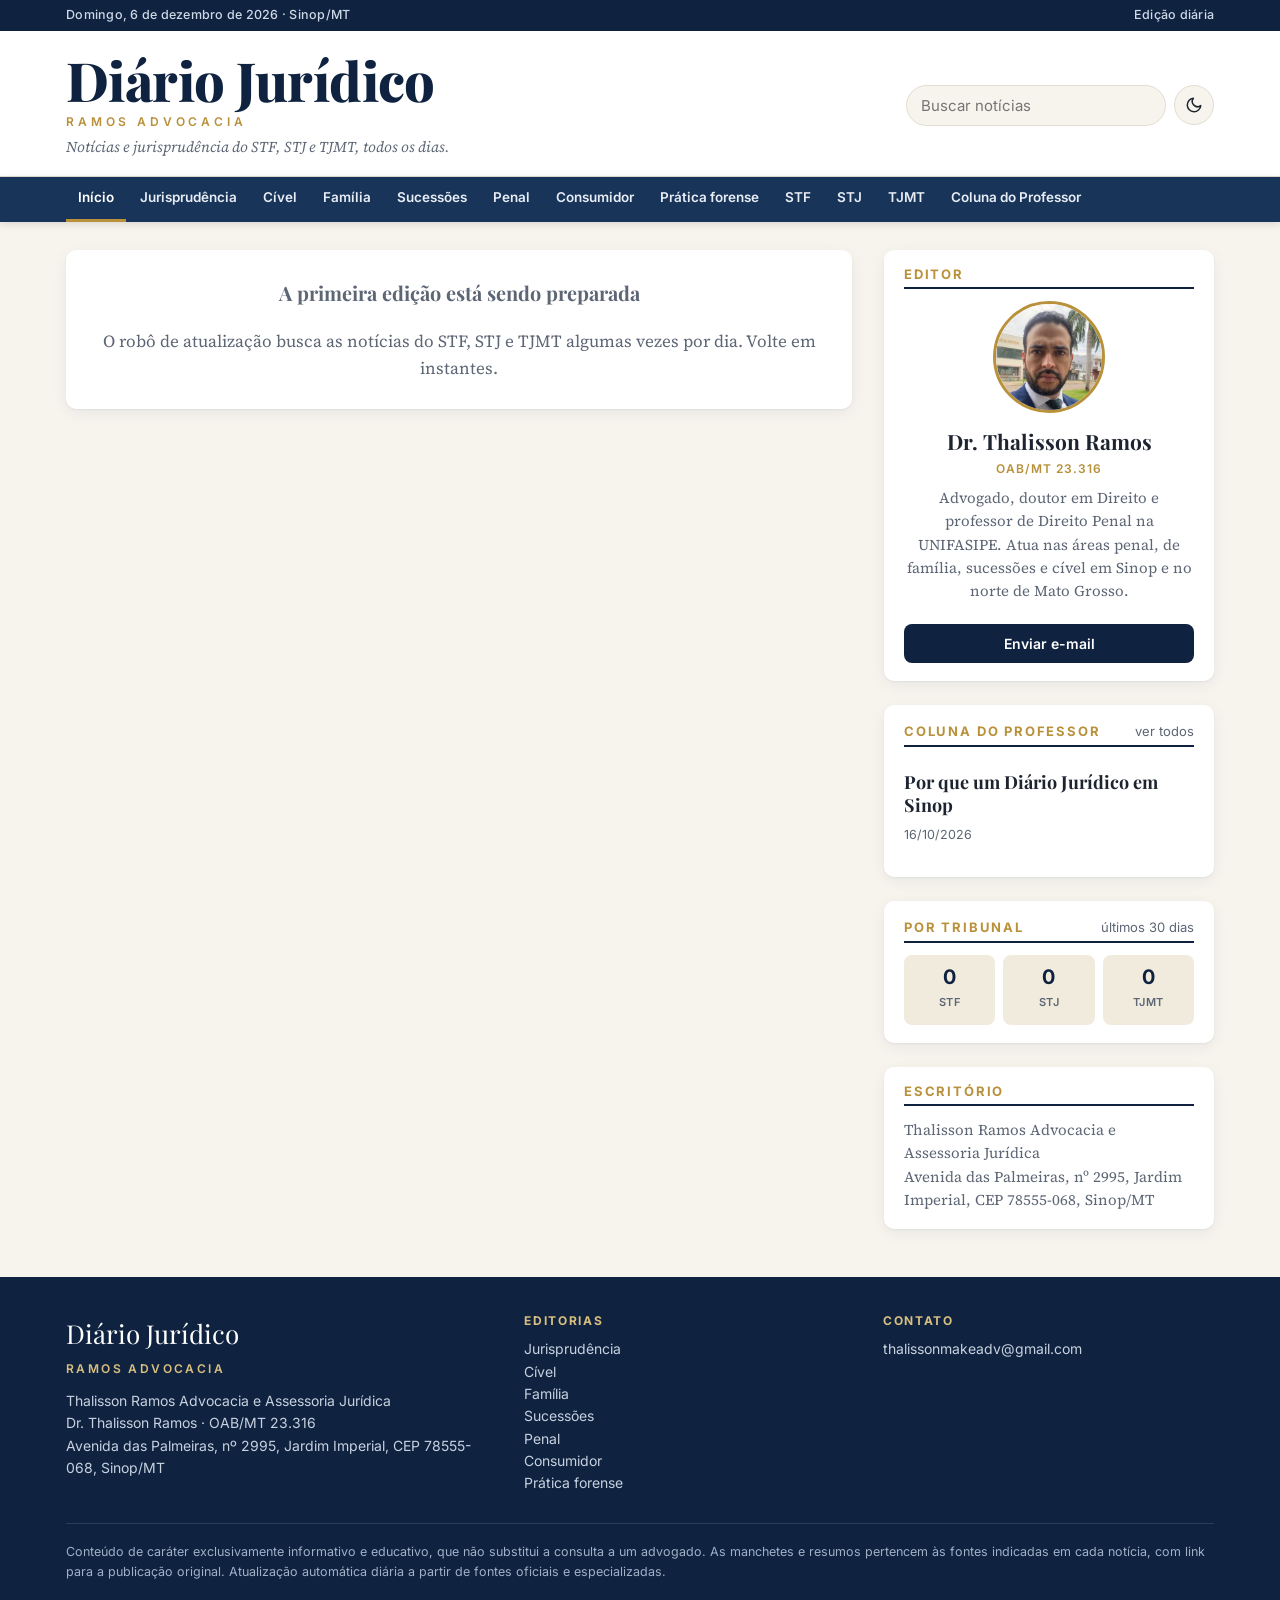
==== index.html @ e6b4170e "Add files via upload" ====
<!doctype html>
<html lang="pt-BR">
<head>
<meta charset="utf-8">
<meta name="viewport" content="width=device-width, initial-scale=1">
<title>Diário Jurídico Ramos Advocacia</title>
<meta name="description" content="Notícias e jurisprudência do STF, STJ e TJMT, atualizadas todos os dias. Editado pelo advogado e professor Thalisson Ramos, de Sinop/MT.">
<meta property="og:type" content="website">
<meta property="og:title" content="Diário Jurídico Ramos Advocacia">
<meta property="og:description" content="Notícias e jurisprudência do STF, STJ e TJMT, atualizadas todos os dias.">
<meta property="og:image" content="https://thalissonramos.github.io/capa.png">
<meta property="og:url" content="https://thalissonramos.github.io/">
<meta name="theme-color" content="#0f2340">
<link rel="icon" href="icone.svg" type="image/svg+xml">
<link rel="preconnect" href="https://fonts.googleapis.com">
<link rel="preconnect" href="https://fonts.gstatic.com" crossorigin>
<link href="https://fonts.googleapis.com/css2?family=Inter:wght@400;500;600;700&family=Playfair+Display:wght@700;800&family=Source+Serif+4:ital,wght@0,400;0,700;1,400&display=swap" rel="stylesheet">
<link rel="stylesheet" href="estilo.css">
</head>
<body>
<div id="cabecalho"></div>

<main class="wrap grade">
  <section id="principal" aria-live="polite">
    <div class="vazio">Carregando a edição de hoje…</div>
  </section>
  <aside class="lateral" id="lateral"></aside>
</main>

<div id="rodape"></div>
<script src="app.js"></script>
<script>Portal.iniciarCapa();</script>
</body>
</html>
---- estilo.css ----
:root {
  --azul: #0f2340;
  --azul-2: #183559;
  --ouro: #b8913a;
  --ouro-claro: #d9bf7f;
  --fundo: #f7f4ee;
  --papel: #ffffff;
  --texto: #1d2430;
  --suave: #5d6675;
  --linha: #e3ddd1;
  --chip: #f1ebdd;
  --sombra: 0 1px 2px rgba(15, 35, 64, .06), 0 4px 16px rgba(15, 35, 64, .06);
  --serifa: "Source Serif 4", Georgia, "Times New Roman", serif;
  --titulo: "Playfair Display", Georgia, serif;
  --ui: "Inter", system-ui, -apple-system, "Segoe UI", Roboto, sans-serif;
}
@media (prefers-color-scheme: dark) {
  :root:not([data-theme="light"]) {
    --fundo: #0d1522; --papel: #131e2e; --texto: #e6e9ee; --suave: #9aa5b5;
    --linha: #24324a; --chip: #1c2a40; --azul-2: #22416b;
    --sombra: 0 1px 2px rgba(0,0,0,.3), 0 4px 16px rgba(0,0,0,.25);
  }
}
:root[data-theme="dark"] {
  --fundo: #0d1522; --papel: #131e2e; --texto: #e6e9ee; --suave: #9aa5b5;
  --linha: #24324a; --chip: #1c2a40; --azul-2: #22416b;
  --sombra: 0 1px 2px rgba(0,0,0,.3), 0 4px 16px rgba(0,0,0,.25);
}

* { box-sizing: border-box; }
html { -webkit-text-size-adjust: 100%; }
body {
  margin: 0; background: var(--fundo); color: var(--texto);
  font-family: var(--serifa); font-size: 17px; line-height: 1.55;
  overflow-x: hidden;
}
a { color: inherit; text-decoration: none; }
a:hover { color: var(--ouro); }
img { max-width: 100%; display: block; }
.wrap { max-width: 1180px; margin: 0 auto; padding: 0 16px; }

/* Faixa superior */
.topo {
  background: var(--azul); color: #cfd8e6; font: 500 12.5px/1 var(--ui);
  letter-spacing: .02em;
}
.topo .wrap { display: flex; justify-content: space-between; gap: 12px; padding-top: 9px; padding-bottom: 9px; flex-wrap: wrap; }
.topo b { color: var(--ouro-claro); font-weight: 600; }

/* Cabeçalho */
.cabecalho { background: var(--papel); border-bottom: 1px solid var(--linha); }
.cabecalho .wrap { display: flex; align-items: center; justify-content: space-between; gap: 20px; padding-top: 22px; padding-bottom: 18px; }
.marca { display: flex; flex-direction: column; }
.marca .nome {
  font-family: var(--titulo); font-weight: 800; color: var(--azul);
  font-size: clamp(34px, 6vw, 54px); line-height: 1; letter-spacing: -.01em;
}
:root[data-theme="dark"] .marca .nome { color: #fff; }
@media (prefers-color-scheme: dark) { :root:not([data-theme="light"]) .marca .nome { color: #fff; } }
.marca .sub {
  font: 600 12px/1.2 var(--ui); letter-spacing: .32em; text-transform: uppercase;
  color: var(--ouro); margin-top: 8px;
}
.marca .lema { font-style: italic; color: var(--suave); font-size: 15px; margin-top: 6px; }
.busca { display: flex; align-items: center; gap: 8px; }
.busca input {
  font: 15px var(--ui); padding: 10px 14px; width: 260px; max-width: 100%;
  border: 1px solid var(--linha); border-radius: 999px; background: var(--fundo); color: var(--texto);
}
.busca input:focus { outline: 2px solid var(--ouro); border-color: transparent; }
.tema-btn {
  border: 1px solid var(--linha); background: var(--fundo); color: var(--texto);
  width: 40px; height: 40px; border-radius: 50%; cursor: pointer; font-size: 16px;
}

/* Menu de editorias */
.menu { background: var(--azul-2); position: sticky; top: 0; z-index: 10; box-shadow: 0 2px 8px rgba(0,0,0,.12); }
.menu .wrap { display: flex; gap: 2px; overflow-x: auto; scrollbar-width: none; }
.menu .wrap::-webkit-scrollbar { display: none; }
.menu a {
  white-space: nowrap; color: #e8edf5; font: 600 13.5px/1 var(--ui);
  padding: 14px 12px; border-bottom: 3px solid transparent;
}
.menu a:hover { color: #fff; background: rgba(255,255,255,.06); }
.menu a.ativo { border-bottom-color: var(--ouro); color: #fff; }

/* Layout principal */
.grade { display: grid; grid-template-columns: minmax(0, 1fr) 330px; gap: 32px; padding-top: 28px; padding-bottom: 48px; }
@media (max-width: 920px) { .grade { grid-template-columns: 1fr; } }

.secao-titulo {
  display: flex; align-items: baseline; justify-content: space-between; gap: 12px;
  border-bottom: 2px solid var(--azul); margin: 0 0 16px; padding-bottom: 6px;
}
:root[data-theme="dark"] .secao-titulo { border-color: var(--ouro); }
@media (prefers-color-scheme: dark) { :root:not([data-theme="light"]) .secao-titulo { border-color: var(--ouro); } }
.secao-titulo h2 { font: 700 13px/1 var(--ui); letter-spacing: .14em; text-transform: uppercase; margin: 0; color: var(--ouro); }
.secao-titulo span { font: 13px var(--ui); color: var(--suave); }

/* Manchete */
.manchete { display: grid; grid-template-columns: 1.15fr 1fr; gap: 22px; background: var(--papel); border-radius: 10px; overflow: hidden; box-shadow: var(--sombra); margin-bottom: 26px; }
.manchete.sem-img { grid-template-columns: 1fr; }
.manchete .img { background: var(--chip) center/cover no-repeat; min-height: 260px; }
.manchete .corpo { padding: 22px 24px 24px 0; display: flex; flex-direction: column; justify-content: center; }
.manchete.sem-img .corpo { padding: 26px 28px; }
.manchete h3 { font-family: var(--titulo); font-size: clamp(24px, 3vw, 31px); line-height: 1.18; margin: 10px 0 12px; }
.manchete p { margin: 0; color: var(--suave); }
@media (max-width: 680px) {
  .manchete { grid-template-columns: 1fr; }
  .manchete .img { min-height: 190px; }
  .manchete .corpo { padding: 0 18px 20px; }
}

/* Destaques */
.destaques { display: grid; grid-template-columns: repeat(3, minmax(0, 1fr)); gap: 18px; margin-bottom: 30px; }
@media (max-width: 760px) { .destaques { grid-template-columns: 1fr; } }
.card { background: var(--papel); border-radius: 10px; padding: 16px 18px; box-shadow: var(--sombra); display: flex; flex-direction: column; gap: 8px; }
.card h4 { font-family: var(--titulo); font-size: 19px; line-height: 1.25; margin: 0; }

/* Lista de notícias */
.dia { font: 700 12px/1 var(--ui); letter-spacing: .12em; text-transform: uppercase; color: var(--suave); margin: 26px 0 6px; }
.lista { list-style: none; margin: 0; padding: 0; }
.lista li { display: grid; grid-template-columns: 56px minmax(0, 1fr); gap: 14px; padding: 14px 0; border-bottom: 1px solid var(--linha); }
.lista .hora { font: 600 13px/1.6 var(--ui); color: var(--ouro); }
.lista h4 { font-family: var(--serifa); font-weight: 700; font-size: 18.5px; line-height: 1.3; margin: 0 0 4px; }
.lista p { margin: 0; color: var(--suave); font-size: 15.5px; }
.meta { display: flex; flex-wrap: wrap; gap: 6px; align-items: center; margin-top: 6px; }
.tag {
  font: 600 11px/1 var(--ui); letter-spacing: .04em; text-transform: uppercase;
  padding: 5px 8px; border-radius: 4px; background: var(--chip); color: var(--suave);
}
.tag.fonte { background: var(--azul); color: #fff; }
.tag.fonte.stf { background: #6b1d1d; }
.tag.fonte.stj { background: #1d4f6b; }
.tag.fonte.tjmt { background: #1f5a3a; }
.tag.fonte.cnj { background: #4b3a7a; }
.tag.fonte.conjur { background: #7a4d12; }
.tag.fonte.agbrasil { background: #2d4a7a; }
.mais { display: block; margin: 22px auto 0; font: 600 14px var(--ui); padding: 11px 22px; border-radius: 999px; border: 1px solid var(--azul); background: transparent; color: var(--texto); cursor: pointer; }
.mais:hover { background: var(--azul); color: #fff; }
.vazio { background: var(--papel); border-radius: 10px; padding: 28px; text-align: center; color: var(--suave); box-shadow: var(--sombra); }

/* Barra lateral */
.lateral { display: flex; flex-direction: column; gap: 24px; }
.bloco { background: var(--papel); border-radius: 10px; padding: 18px 20px; box-shadow: var(--sombra); }
.bloco .secao-titulo { margin-bottom: 12px; }
.editor { text-align: center; }
.editor img { width: 112px; height: 112px; border-radius: 50%; object-fit: cover; margin: 4px auto 12px; border: 3px solid var(--ouro); }
.editor h3 { font-family: var(--titulo); font-size: 21px; margin: 0; }
.editor .oab { font: 600 12px var(--ui); color: var(--ouro); letter-spacing: .08em; margin: 4px 0 10px; }
.editor p { font-size: 15px; color: var(--suave); margin: 0 0 14px; }
.botao {
  display: inline-flex; align-items: center; justify-content: center; gap: 8px; width: 100%;
  font: 600 14px var(--ui); padding: 11px 16px; border-radius: 8px; background: var(--azul); color: #fff; margin-top: 8px;
}
.botao:hover { background: var(--ouro); color: #fff; }
.botao.claro { background: transparent; color: var(--texto); border: 1px solid var(--linha); }
.coluna-item { padding: 12px 0; border-bottom: 1px solid var(--linha); }
.coluna-item:last-child { border-bottom: 0; }
.coluna-item h4 { font-family: var(--titulo); font-size: 18px; line-height: 1.25; margin: 0 0 4px; }
.coluna-item small { font: 12.5px var(--ui); color: var(--suave); }
.tribunais { display: grid; grid-template-columns: repeat(3, 1fr); gap: 8px; }
.tribunais a { text-align: center; padding: 12px 6px; border-radius: 8px; background: var(--chip); }
.tribunais b { display: block; font: 700 20px/1 var(--ui); color: var(--azul); }
:root[data-theme="dark"] .tribunais b { color: var(--ouro-claro); }
@media (prefers-color-scheme: dark) { :root:not([data-theme="light"]) .tribunais b { color: var(--ouro-claro); } }
.tribunais span { font: 600 11px var(--ui); color: var(--suave); letter-spacing: .06em; }

/* Página de artigo */
.artigo { background: var(--papel); border-radius: 10px; padding: clamp(22px, 5vw, 48px); box-shadow: var(--sombra); }
.artigo h1 { font-family: var(--titulo); font-size: clamp(28px, 4.5vw, 42px); line-height: 1.12; margin: 8px 0 12px; }
.artigo .linha-fina { font-size: 19px; color: var(--suave); font-style: italic; margin: 0 0 18px; }
.artigo .assinatura { display: flex; align-items: center; gap: 12px; font: 14px var(--ui); color: var(--suave); border-top: 1px solid var(--linha); border-bottom: 1px solid var(--linha); padding: 12px 0; margin-bottom: 26px; }
.artigo .assinatura img { width: 44px; height: 44px; border-radius: 50%; object-fit: cover; }
.artigo .texto { font-size: 19px; line-height: 1.7; }
.artigo .texto h2 { font-family: var(--titulo); font-size: 25px; margin: 32px 0 10px; }
.artigo .texto blockquote { margin: 22px 0; padding: 4px 0 4px 18px; border-left: 3px solid var(--ouro); font-style: italic; color: var(--suave); }

/* Rodapé */
.rodape { background: var(--azul); color: #c7d1df; font: 14px/1.6 var(--ui); }
.rodape .wrap { display: grid; grid-template-columns: 1.3fr 1fr 1fr; gap: 28px; padding-top: 36px; padding-bottom: 28px; }
@media (max-width: 760px) { .rodape .wrap { grid-template-columns: 1fr; } }
.rodape h5 { font: 700 12px var(--ui); letter-spacing: .14em; text-transform: uppercase; color: var(--ouro-claro); margin: 0 0 10px; }
.rodape .nome { font-family: var(--titulo); font-size: 26px; color: #fff; }
.rodape a:hover { color: var(--ouro-claro); }
.rodape .aviso { grid-column: 1 / -1; border-top: 1px solid rgba(255,255,255,.12); padding-top: 18px; font-size: 12.5px; color: #9fb0c7; }
.esconder { display: none !important; }
.manchete .img { position: relative; overflow: hidden; }
.manchete .img img { width: 100%; height: 100%; object-fit: cover; position: absolute; inset: 0; }
.tema-btn { display: inline-flex; align-items: center; justify-content: center; flex: 0 0 auto; }
.tema-btn svg { width: 18px; height: 18px; }
@media (max-width: 680px) {
  .cabecalho .wrap { flex-direction: column; align-items: stretch; gap: 14px; padding-top: 18px; padding-bottom: 14px; }
  .busca input { flex: 1; width: auto; min-width: 0; }
  .topo .wrap { font-size: 12px; }
}
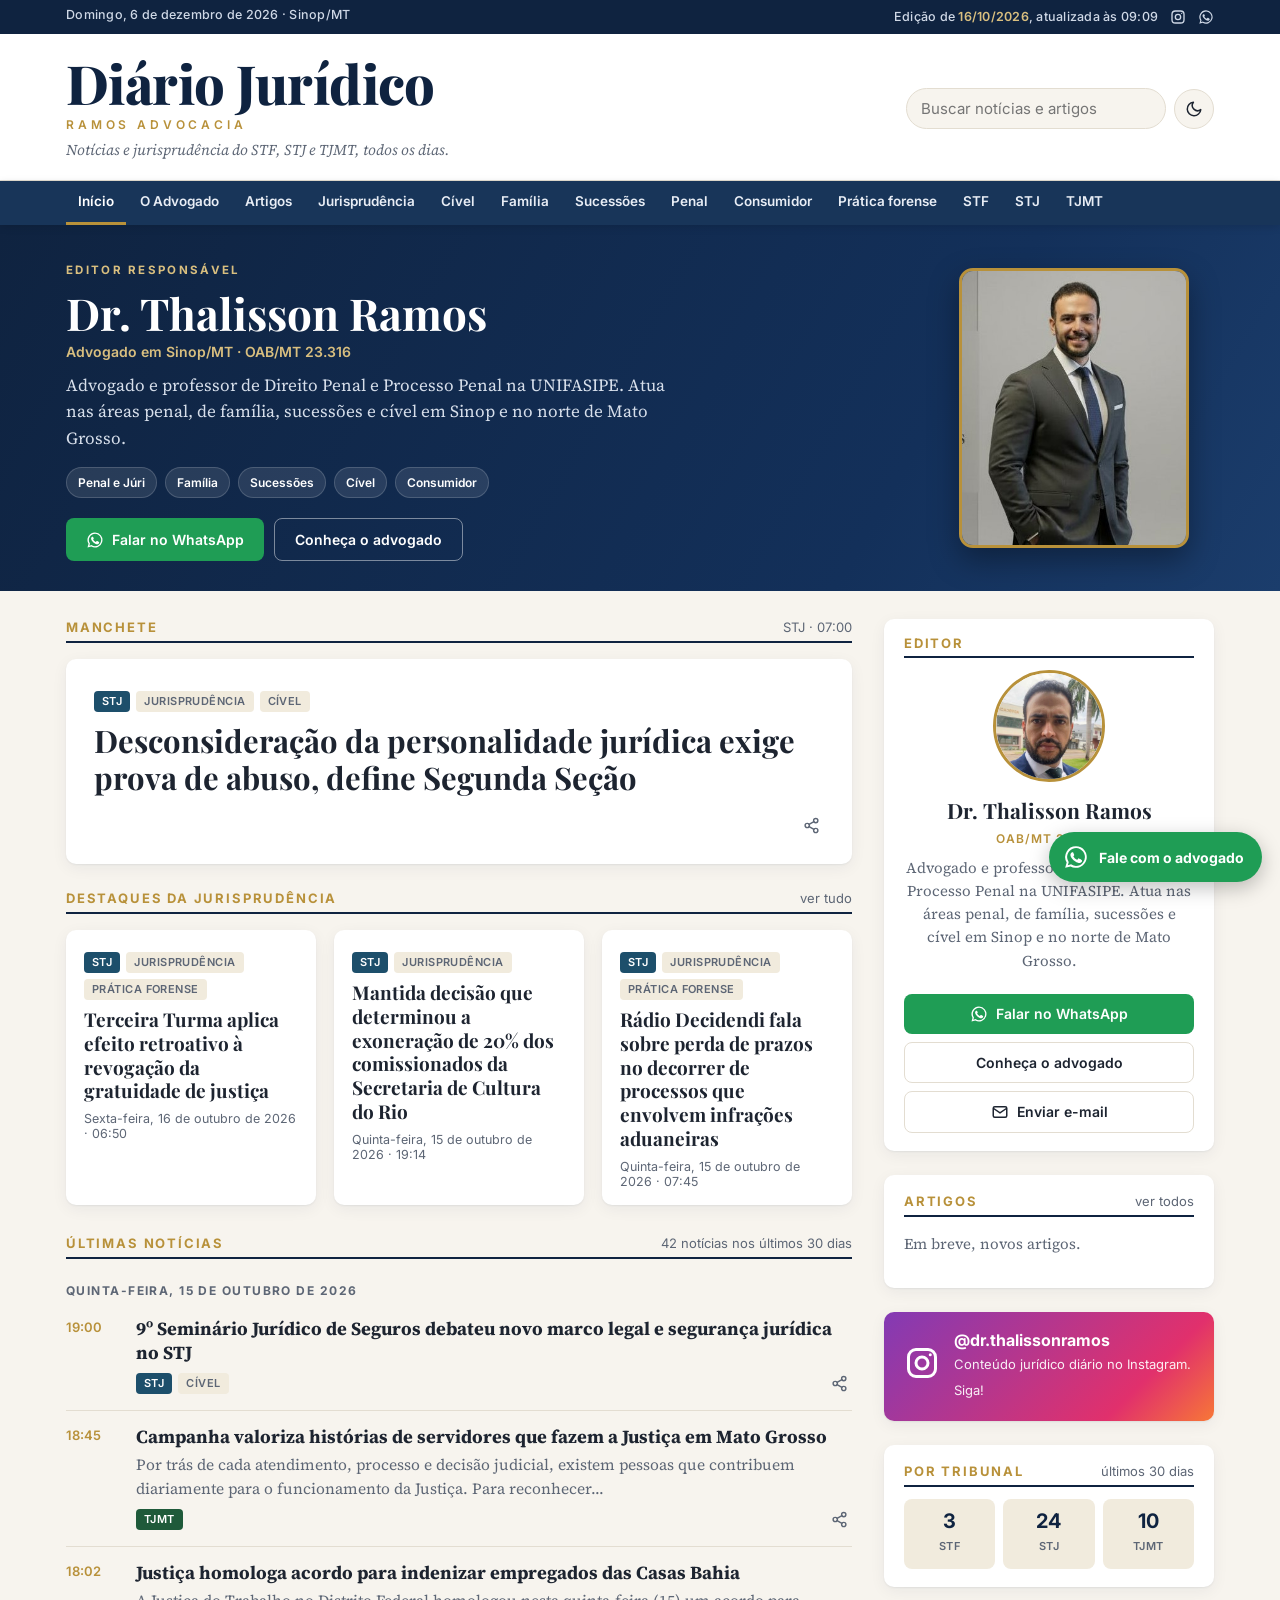
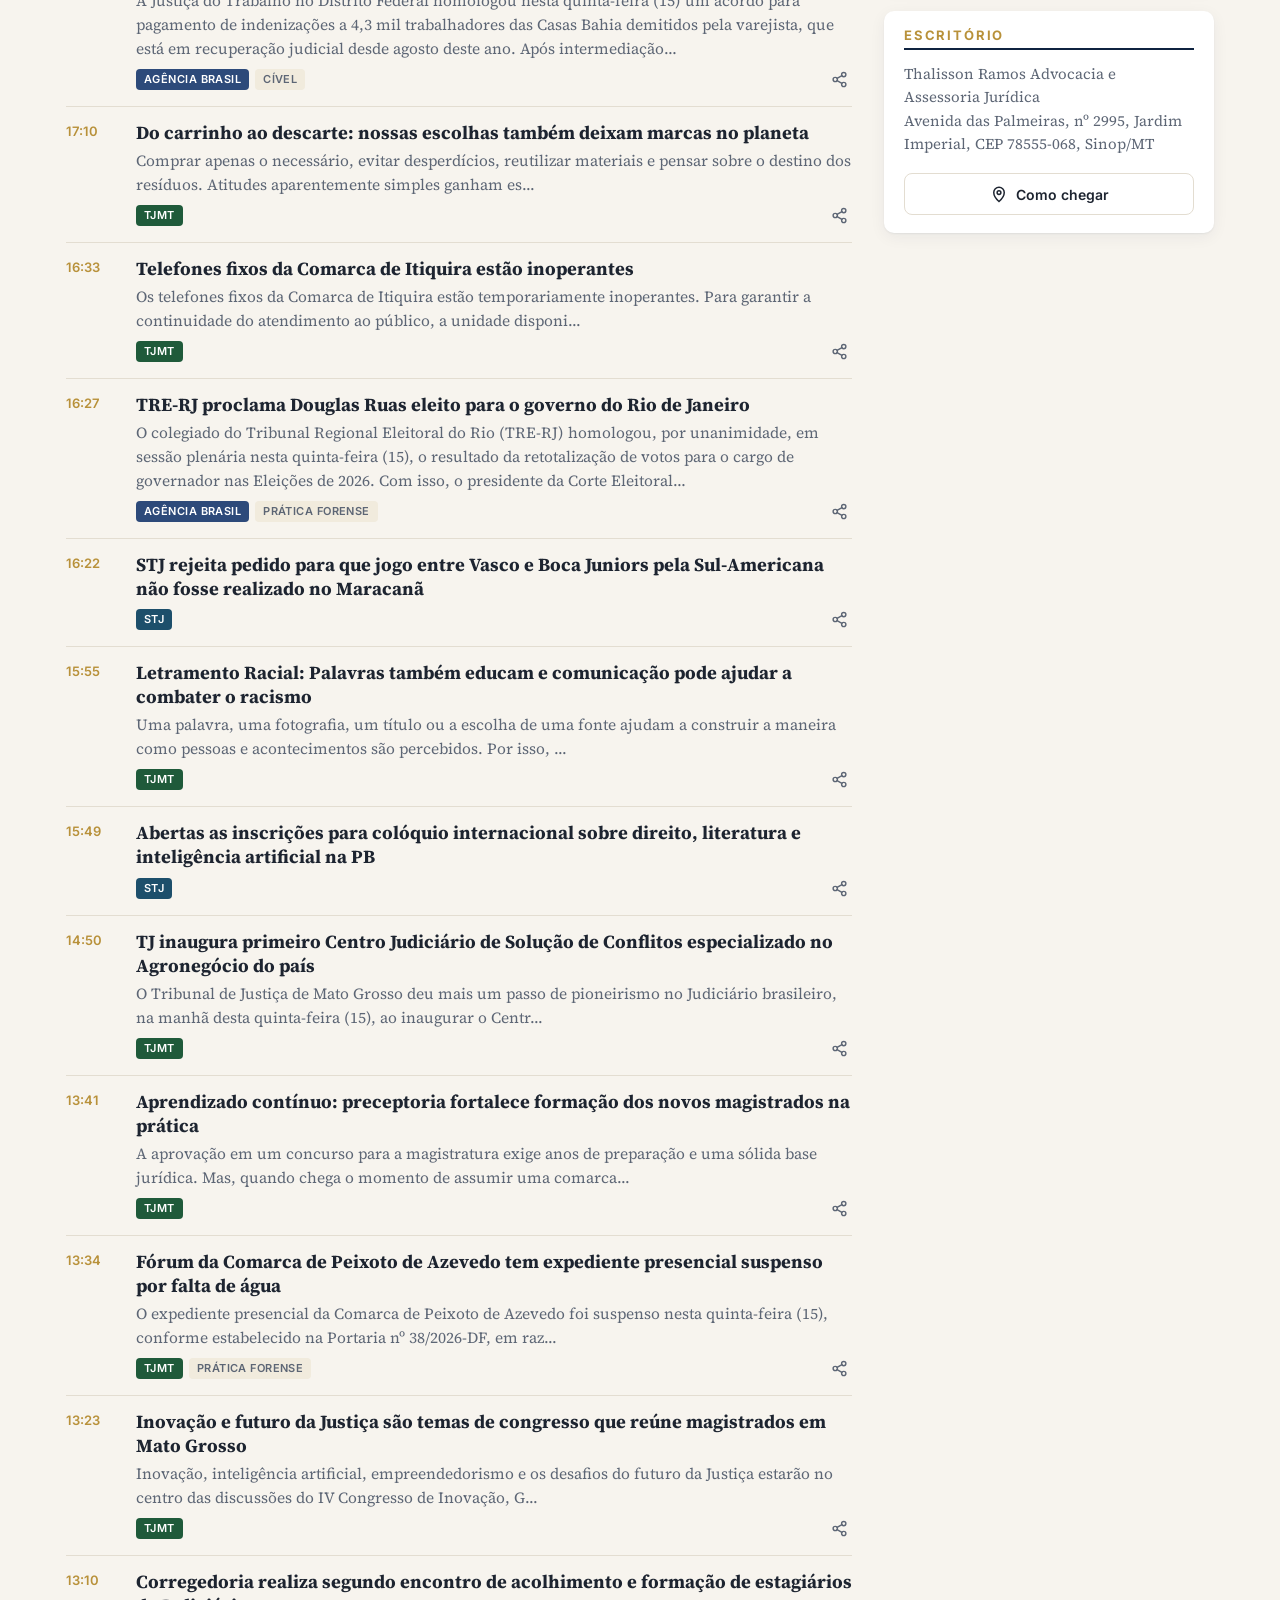
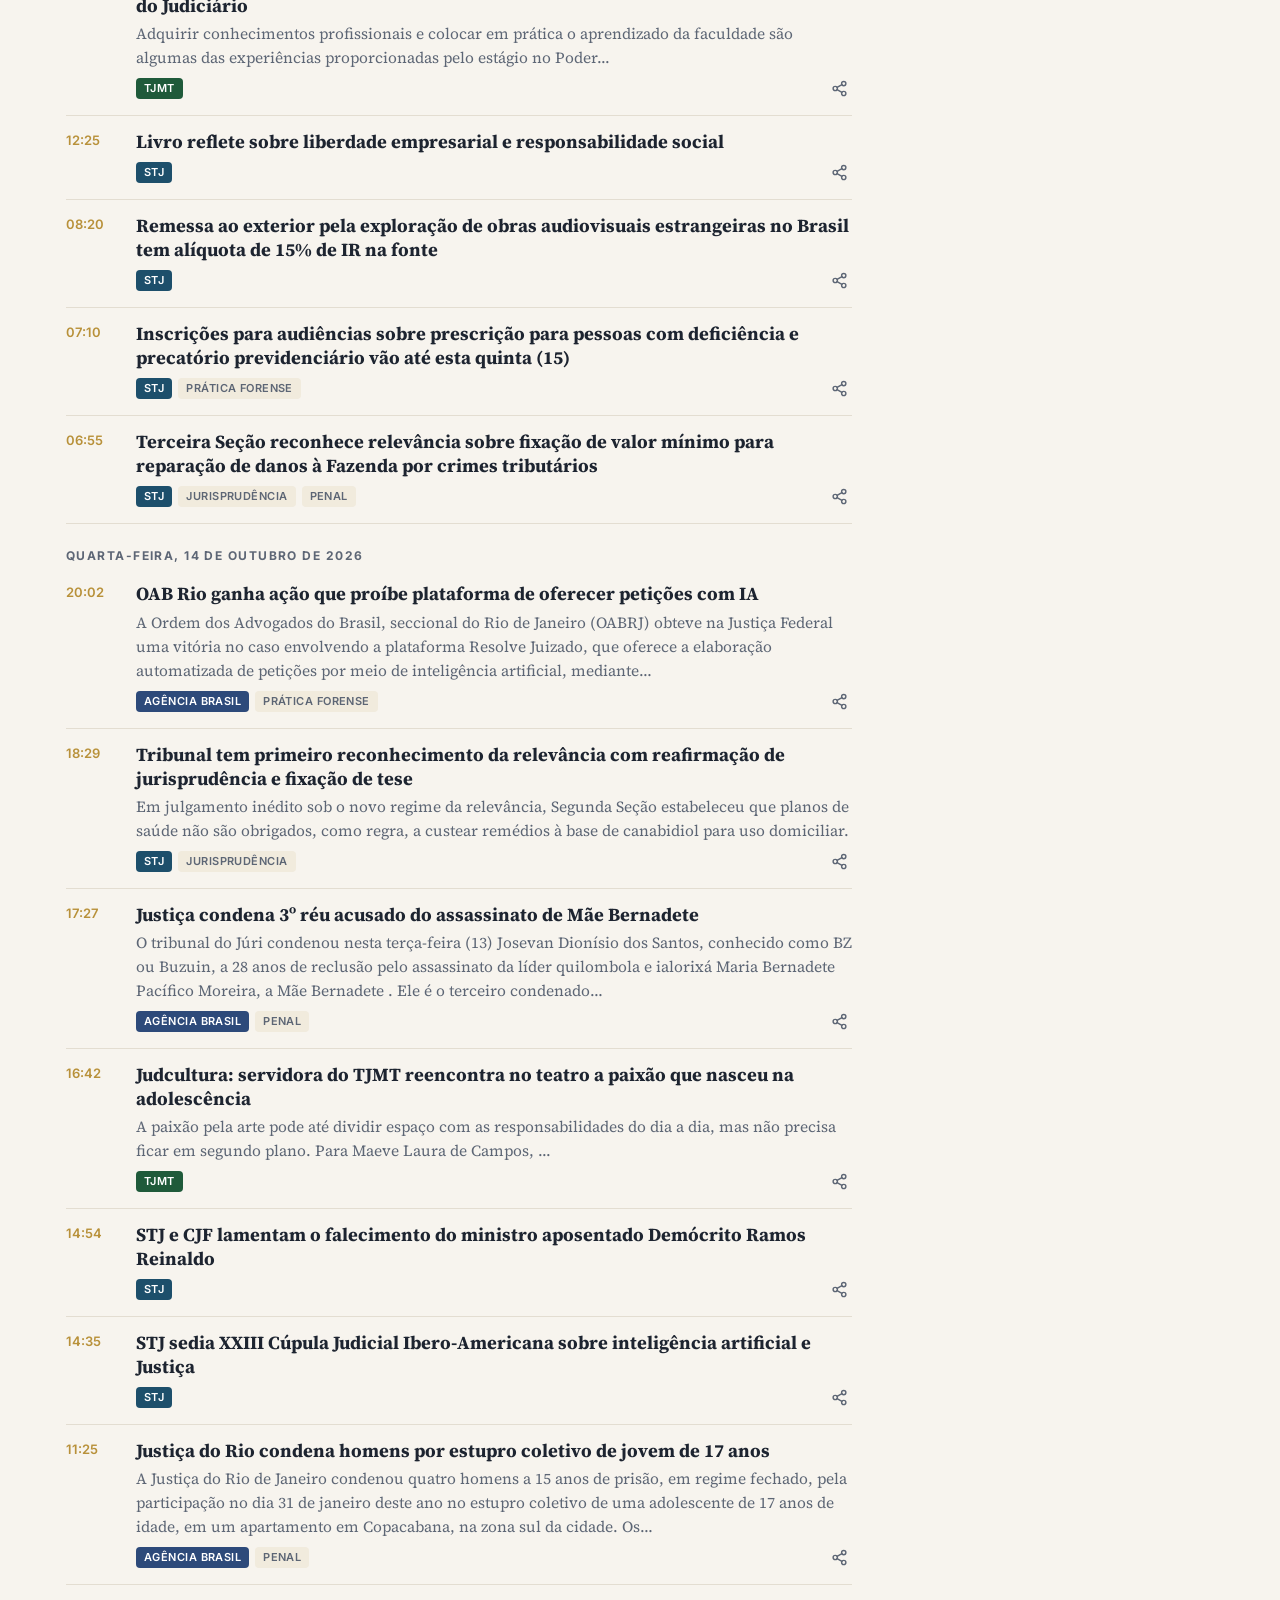
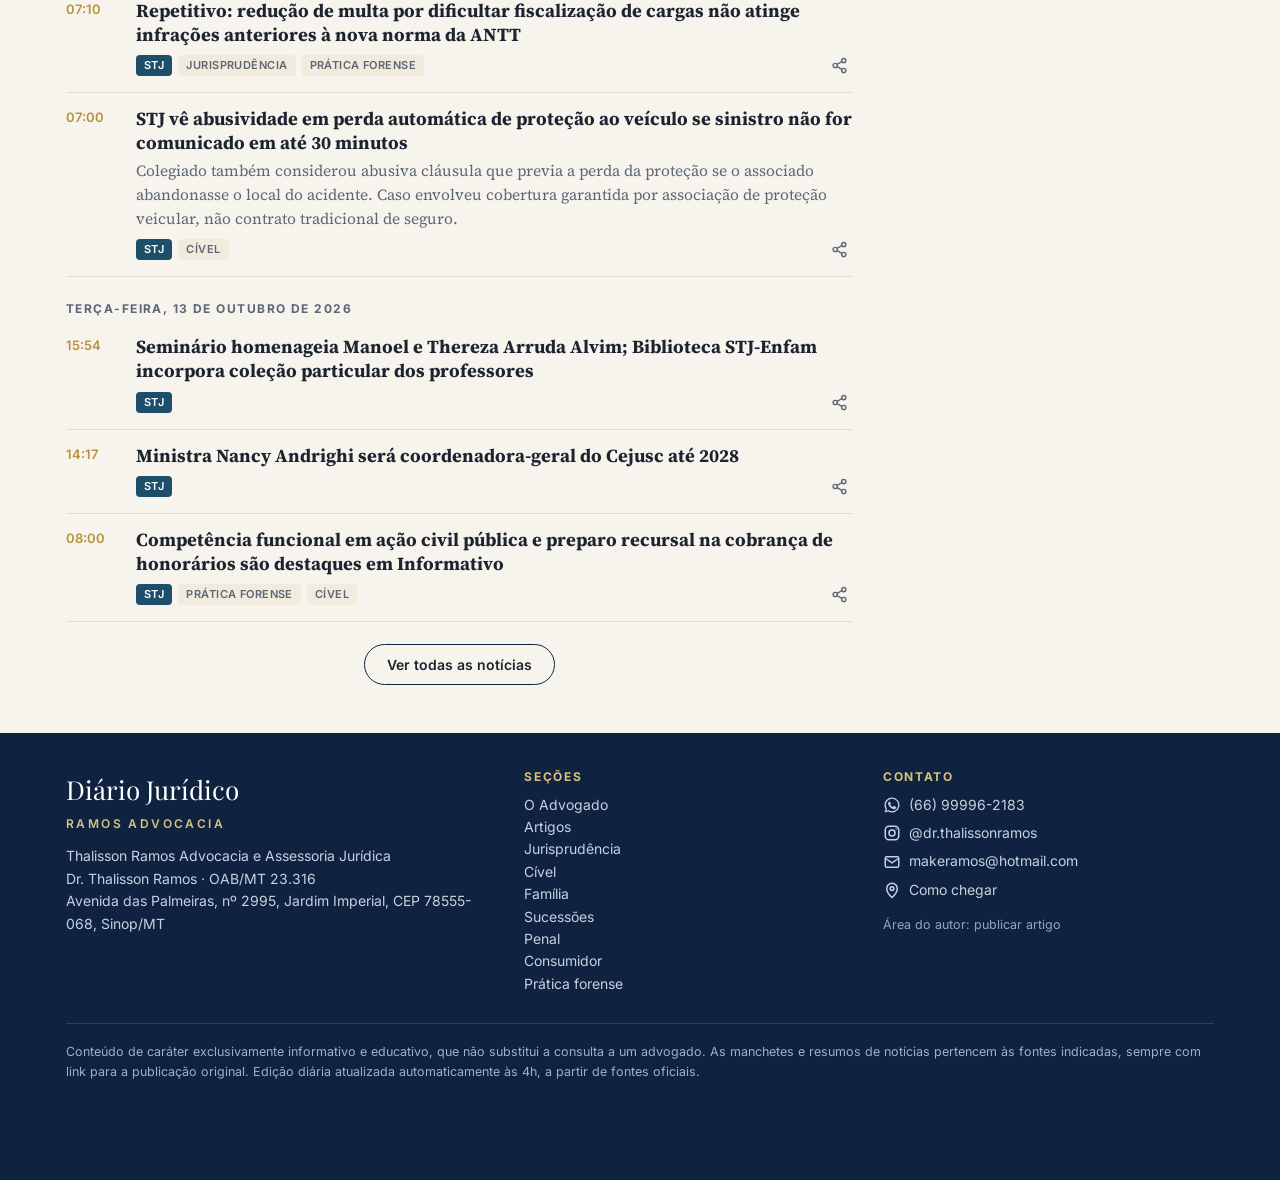
==== commit bf063faa: "Add files via upload" ====
--- a/index.html
+++ b/index.html
@@ -4,7 +4,11 @@
 <meta charset="utf-8">
 <meta name="viewport" content="width=device-width, initial-scale=1">
 <title>Diário Jurídico Ramos Advocacia</title>
-<meta name="description" content="Notícias e jurisprudência do STF, STJ e TJMT, atualizadas todos os dias. Editado pelo advogado e professor Thalisson Ramos, de Sinop/MT.">
+<meta name="description" content="Notícias e jurisprudência do STF, STJ e TJMT, atualizadas todos os dias. Editado pelo advogado Dr. Thalisson Ramos (OAB/MT 23.316), professor de Direito Penal e Processo Penal em Sinop/MT.">
+<link rel="canonical" href="https://thalissonramos.github.io/">
+<script type="application/ld+json">
+{"@context":"https://schema.org","@type":"LegalService","name":"Thalisson Ramos Advocacia e Assessoria Jurídica","url":"https://thalissonramos.github.io/","image":"https://thalissonramos.github.io/advogado.jpg","telephone":"+55-66-99996-2183","email":"makeramos@hotmail.com","address":{"@type":"PostalAddress","streetAddress":"Avenida das Palmeiras, 2995, Jardim Imperial","addressLocality":"Sinop","addressRegion":"MT","postalCode":"78555-068","addressCountry":"BR"},"areaServed":["Sinop","Sorriso","Norte de Mato Grosso"],"sameAs":["https://www.instagram.com/dr.thalissonramos/"],"founder":{"@type":"Person","name":"Thalisson Ramos","jobTitle":"Advogado"}}
+</script>
 <meta property="og:type" content="website">
 <meta property="og:title" content="Diário Jurídico Ramos Advocacia">
 <meta property="og:description" content="Notícias e jurisprudência do STF, STJ e TJMT, atualizadas todos os dias.">
@@ -19,6 +23,7 @@
 </head>
 <body>
 <div id="cabecalho"></div>
+<div id="hero"></div>
 
 <main class="wrap grade">
   <section id="principal" aria-live="polite">
--- a/estilo.css
+++ b/estilo.css
@@ -194,3 +194,144 @@
   .busca input { flex: 1; width: auto; min-width: 0; }
   .topo .wrap { font-size: 12px; }
 }
+
+/* ===== Versão 2: captação e artigos ===== */
+.suave { color: var(--suave); font-size: 15px; }
+.suave-ui { font: 12.5px var(--ui); color: var(--suave); }
+.topo-dir { display: inline-flex; align-items: center; gap: 12px; }
+.topo-dir a { display: inline-flex; color: #cfd8e6; }
+.topo-dir a:hover { color: var(--ouro-claro); }
+.topo-dir svg { width: 16px; height: 16px; }
+.botao svg, .rod-link svg, .cp svg { width: 18px; height: 18px; flex: 0 0 auto; }
+.botao.wa { background: #1f9d55; }
+.botao.wa:hover { background: #17803f; }
+.botao.vazado { background: transparent; border: 1px solid rgba(255,255,255,.45); color: #fff; }
+.botao.vazado:hover { background: rgba(255,255,255,.1); color: #fff; }
+.tag.ouro { background: var(--ouro); color: #fff; }
+
+/* Faixa do autor na capa */
+.hero-autor { background: linear-gradient(120deg, var(--azul) 0%, #13305a 70%, #1b3d6c 100%); color: #fff; overflow: hidden; }
+.hero-autor .wrap { display: grid; grid-template-columns: minmax(0, 1fr) 280px; gap: 28px; align-items: center; padding-top: 30px; }
+.hero-texto { padding-bottom: 30px; }
+.olho { font: 700 11.5px var(--ui); letter-spacing: .2em; text-transform: uppercase; color: var(--ouro-claro); }
+.hero-autor h1 { font-family: var(--titulo); font-size: clamp(30px, 4.4vw, 44px); line-height: 1.08; margin: 8px 0 6px; }
+.hero-cargo { font: 600 14px var(--ui); color: var(--ouro-claro); margin: 0 0 12px; }
+.hero-bio { color: #d6deea; max-width: 620px; margin: 0 0 16px; }
+.hero-areas { display: flex; flex-wrap: wrap; gap: 8px; margin-bottom: 20px; }
+.hero-areas span { font: 600 12px var(--ui); padding: 7px 11px; border-radius: 999px; background: rgba(255,255,255,.1); border: 1px solid rgba(255,255,255,.16); }
+.hero-botoes { display: flex; flex-wrap: wrap; gap: 10px; }
+.hero-botoes .botao { width: auto; margin-top: 0; padding: 12px 20px; }
+.hero-foto { align-self: center; display: flex; justify-content: center; padding-bottom: 30px; }
+.hero-foto img { width: 230px; height: 280px; object-fit: cover; object-position: center top; border-radius: 14px; border: 3px solid var(--ouro); box-shadow: 0 12px 30px rgba(0,0,0,.35); }
+@media (max-width: 760px) {
+  .hero-autor .wrap { grid-template-columns: 1fr; padding-top: 22px; }
+  .hero-foto { display: none; }
+  .hero-texto { padding-bottom: 24px; }
+}
+
+/* Botão flutuante do WhatsApp */
+.whats-flutuante {
+  position: fixed; right: 18px; bottom: 18px; z-index: 50; display: inline-flex; align-items: center; gap: 10px;
+  background: #1f9d55; color: #fff; border-radius: 999px; padding: 12px 18px 12px 14px;
+  font: 700 14px var(--ui); box-shadow: 0 6px 20px rgba(0,0,0,.25);
+}
+.whats-flutuante:hover { background: #17803f; color: #fff; }
+.whats-flutuante svg { width: 26px; height: 26px; }
+@media (max-width: 600px) { .whats-flutuante span { display: none; } .whats-flutuante { padding: 14px; } }
+
+/* Compartilhar */
+.mini-share { margin-left: auto; border: 0; background: transparent; color: var(--suave); cursor: pointer; padding: 4px; border-radius: 6px; display: inline-flex; }
+.mini-share:hover { color: var(--ouro); background: var(--chip); }
+.mini-share svg { width: 17px; height: 17px; }
+.compartilhar { display: flex; flex-wrap: wrap; align-items: center; gap: 8px; margin: 26px 0 0; padding-top: 18px; border-top: 1px solid var(--linha); font: 600 13px var(--ui); color: var(--suave); }
+.cp { display: inline-flex; align-items: center; gap: 6px; font: 600 13px var(--ui); padding: 8px 12px; border-radius: 8px; border: 1px solid var(--linha); background: var(--papel); color: var(--texto); cursor: pointer; }
+.cp.wa { background: #1f9d55; border-color: #1f9d55; color: #fff; }
+.cp:hover { border-color: var(--ouro); }
+
+/* CTA no fim de notícia e artigo */
+.cta-caso { display: flex; gap: 16px; align-items: flex-start; margin-top: 26px; padding: 20px; border-radius: 10px; background: var(--chip); border-left: 4px solid var(--ouro); }
+.cta-caso img { width: 58px; height: 58px; border-radius: 50%; object-fit: cover; flex: 0 0 auto; }
+.cta-caso b { font-family: var(--titulo); font-size: 20px; }
+.cta-caso p { margin: 4px 0 12px; color: var(--suave); font-size: 15.5px; }
+.cta-caso .botao { width: auto; display: inline-flex; margin-top: 0; }
+.noticia-det h1 { font-size: clamp(26px, 4vw, 36px); }
+.noticia-img { width: 100%; max-height: 420px; object-fit: cover; border-radius: 8px; margin: 14px 0 18px; }
+.noticia-det .botao { width: auto; display: inline-flex; }
+
+/* Cards de artigo */
+.grade-artigos { display: grid; grid-template-columns: repeat(2, minmax(0, 1fr)); gap: 18px; margin-bottom: 30px; }
+@media (max-width: 680px) { .grade-artigos { grid-template-columns: 1fr; } }
+.card-artigo { background: var(--papel); border-radius: 10px; overflow: hidden; box-shadow: var(--sombra); transition: transform .15s ease; }
+.card-artigo:hover { transform: translateY(-2px); }
+.card-artigo a:hover { color: inherit; }
+.card-artigo.grande { grid-column: 1 / -1; }
+.card-artigo .capa { aspect-ratio: 16 / 9; background: var(--chip); overflow: hidden; }
+.card-artigo.grande .capa { aspect-ratio: 21 / 9; }
+.card-artigo .capa img { width: 100%; height: 100%; object-fit: cover; }
+.card-artigo .capa.sem { display: flex; align-items: center; justify-content: center; background: linear-gradient(135deg, var(--azul), #1b3d6c); }
+.card-artigo .capa.sem span { font-family: var(--titulo); color: var(--ouro-claro); font-size: 26px; }
+.card-artigo .corpo { padding: 16px 18px 18px; }
+.card-artigo h3 { font-family: var(--titulo); font-size: 21px; line-height: 1.22; margin: 10px 0 6px; }
+.card-artigo.grande h3 { font-size: clamp(24px, 3vw, 30px); }
+.card-artigo p { margin: 0 0 8px; color: var(--suave); font-size: 15.5px; }
+.card-artigo small { font: 12.5px var(--ui); color: var(--suave); }
+.artigo .texto img { border-radius: 8px; margin: 18px auto; height: auto; }
+.artigo .texto h3 { font-family: var(--titulo); font-size: 21px; margin: 26px 0 8px; }
+.artigo .texto a { color: var(--ouro); text-decoration: underline; }
+
+/* Barra lateral: Instagram */
+.insta-card { display: flex; gap: 14px; align-items: center; background: linear-gradient(135deg, #833ab4, #c13584 50%, #e1306c 75%, #f77737); color: #fff; }
+.insta-card:hover { color: #fff; filter: brightness(1.05); }
+.insta-ic svg { width: 36px; height: 36px; }
+.insta-card b { display: block; font: 700 16px var(--ui); }
+.insta-card small { font: 13px var(--ui); opacity: .92; }
+
+/* Página O Advogado */
+main.grade.larga { grid-template-columns: 1fr; }
+main.grade.larga .lateral { display: none; }
+.adv-topo { display: grid; grid-template-columns: 340px minmax(0, 1fr); gap: 34px; background: var(--papel); border-radius: 12px; overflow: hidden; box-shadow: var(--sombra); margin-bottom: 34px; }
+.adv-foto { background: #c9c9c9; }
+.adv-foto img { width: 100%; height: 100%; object-fit: cover; object-position: 70% top; }
+.adv-texto { padding: 30px 32px 30px 0; }
+.adv-texto h1 { font-family: var(--titulo); font-size: clamp(30px, 4vw, 42px); margin: 8px 0 4px; line-height: 1.1; }
+.adv-texto p { margin: 0 0 14px; }
+.adv-texto .hero-cargo { color: var(--ouro); }
+@media (max-width: 760px) {
+  .adv-topo { grid-template-columns: 1fr; }
+  .adv-foto { max-height: 420px; }
+  .adv-texto { padding: 0 20px 24px; }
+}
+.areas { display: grid; grid-template-columns: repeat(3, minmax(0, 1fr)); gap: 18px; margin-bottom: 34px; }
+@media (max-width: 900px) { .areas { grid-template-columns: repeat(2, minmax(0, 1fr)); } }
+@media (max-width: 560px) { .areas { grid-template-columns: 1fr; } }
+.area { background: var(--papel); border-radius: 10px; padding: 20px; box-shadow: var(--sombra); display: flex; flex-direction: column; }
+.area-ic { width: 46px; height: 46px; border-radius: 10px; background: var(--chip); color: var(--ouro); display: inline-flex; align-items: center; justify-content: center; }
+.area-ic svg { width: 26px; height: 26px; }
+.area h3 { font-family: var(--titulo); font-size: 20px; margin: 12px 0 6px; }
+.area p { margin: 0 0 12px; color: var(--suave); font-size: 15.5px; flex: 1; }
+.area a { font: 600 13.5px var(--ui); color: #1f9d55; }
+.passos { list-style: none; counter-reset: p; padding: 0; margin: 0 0 34px; display: grid; grid-template-columns: repeat(3, minmax(0, 1fr)); gap: 18px; }
+@media (max-width: 760px) { .passos { grid-template-columns: 1fr; } }
+.passos li { counter-increment: p; background: var(--papel); border-radius: 10px; padding: 20px; box-shadow: var(--sombra); }
+.passos li::before { content: counter(p); display: inline-flex; width: 34px; height: 34px; border-radius: 50%; background: var(--azul); color: var(--ouro-claro); font: 700 16px var(--ui); align-items: center; justify-content: center; margin-bottom: 10px; }
+.passos b { display: block; font-family: var(--titulo); font-size: 19px; margin-bottom: 4px; }
+.passos span { color: var(--suave); font-size: 15.5px; }
+.faq { margin-bottom: 34px; }
+.faq details { background: var(--papel); border-radius: 10px; box-shadow: var(--sombra); margin-bottom: 10px; padding: 0 20px; }
+.faq summary { cursor: pointer; font: 700 16px var(--ui); padding: 16px 0; list-style: none; display: flex; justify-content: space-between; gap: 12px; }
+.faq summary::after { content: "+"; color: var(--ouro); font-size: 22px; line-height: 1; }
+.faq details[open] summary::after { content: "–"; }
+.faq details p { margin: 0 0 16px; color: var(--suave); }
+.mapa-bloco { display: grid; grid-template-columns: minmax(0, 1.5fr) minmax(0, 1fr); gap: 0; background: var(--papel); border-radius: 12px; overflow: hidden; box-shadow: var(--sombra); }
+.mapa-bloco iframe { width: 100%; min-height: 320px; border: 0; display: block; }
+.mapa-info { padding: 24px; display: flex; flex-direction: column; gap: 4px; }
+.mapa-info b { font-family: var(--titulo); font-size: 21px; }
+.mapa-info p { color: var(--suave); margin: 4px 0 8px; }
+@media (max-width: 760px) { .mapa-bloco { grid-template-columns: 1fr; } }
+
+/* Rodapé */
+.rod-sub { color: var(--ouro-claro); font-weight: 600; letter-spacing: .2em; text-transform: uppercase; font-size: 12px; margin: 4px 0 12px; }
+.rod-link { display: flex; align-items: center; gap: 8px; margin-bottom: 6px; }
+.autor-link { margin-top: 14px; font-size: 12.5px; opacity: .75; }
+.rodape { padding-bottom: 70px; }
+.mais { text-align: center; width: max-content; }
